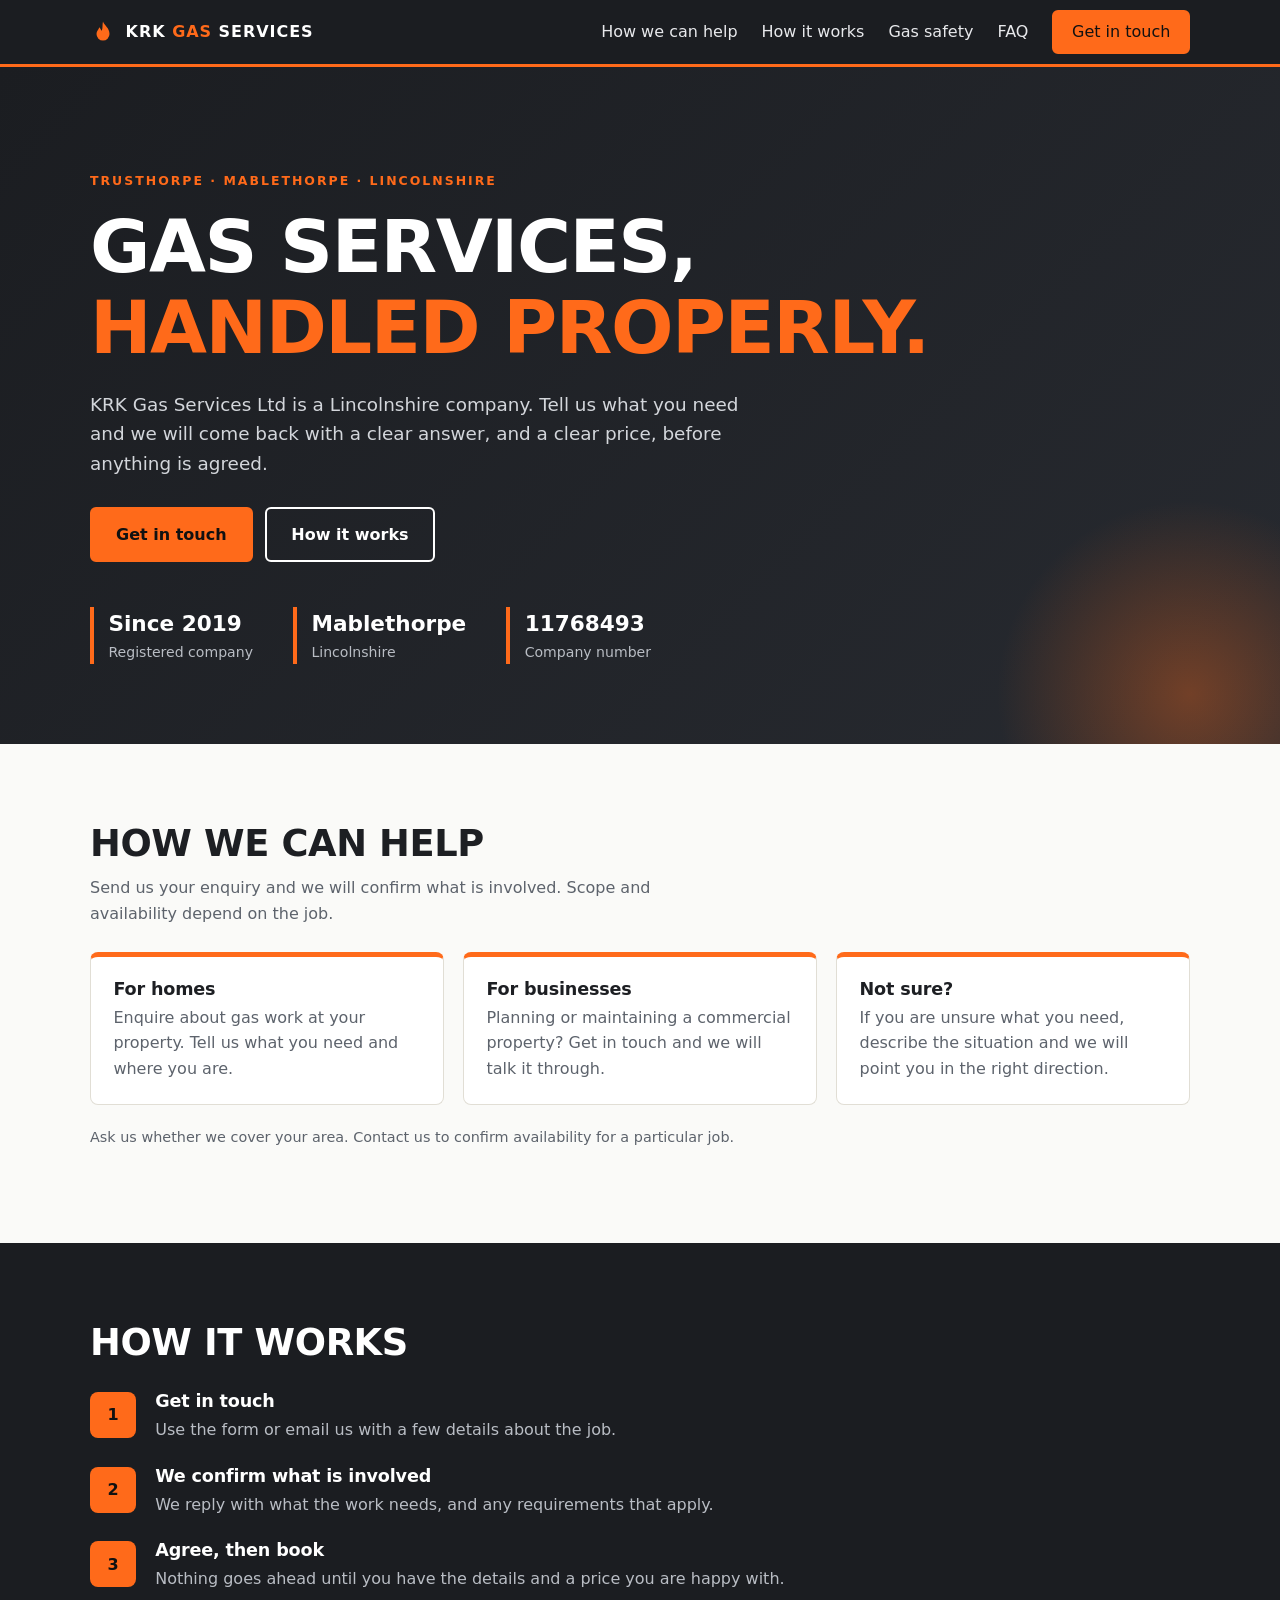
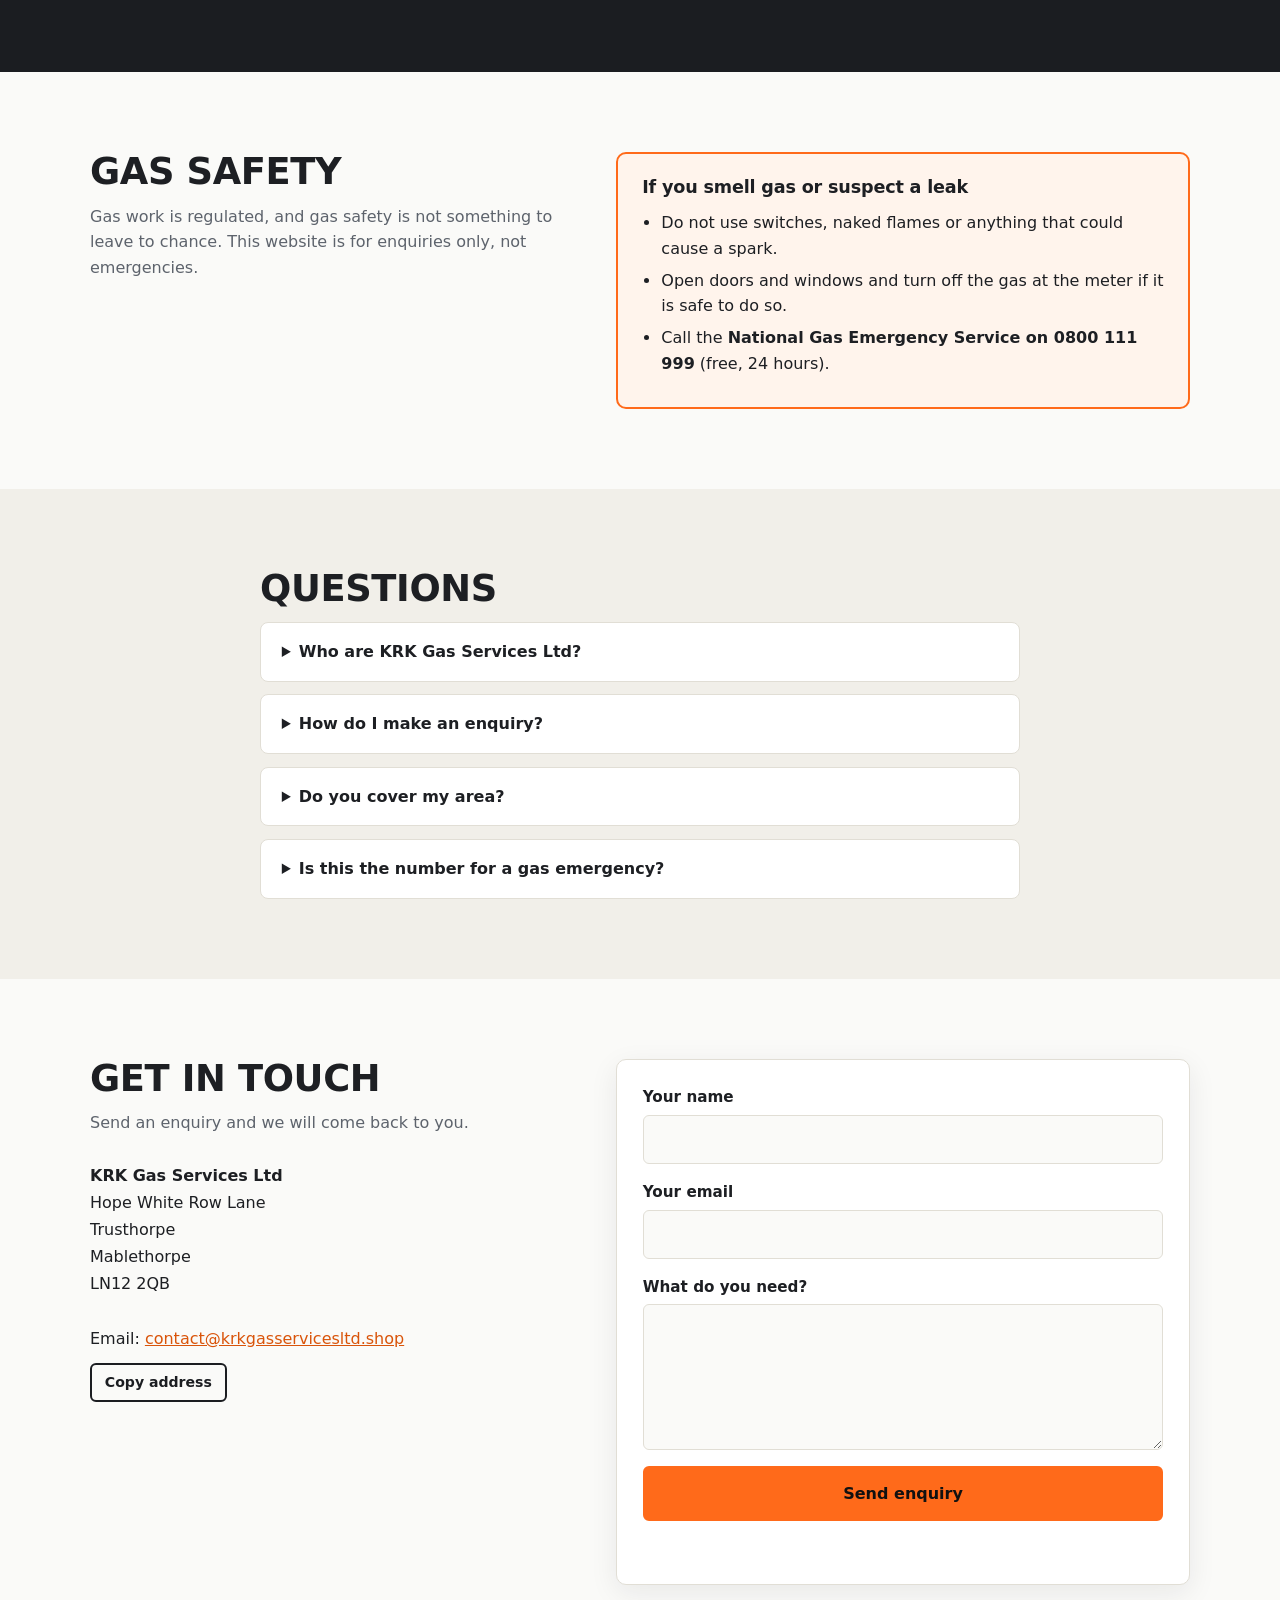
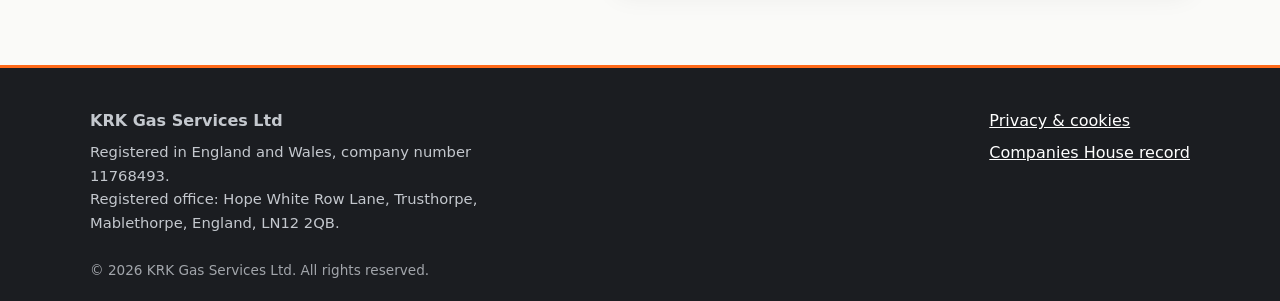
==== index.html @ 3dca992e "Add website Co-Authored-By: Claude Sonnet 5.5 <noreply@anthropic.com>" ====
<!doctype html>
<html lang="en-GB">
<head>
  <meta charset="utf-8">
  <meta name="viewport" content="width=device-width, initial-scale=1">
  <title>KRK Gas Services Ltd | Mablethorpe, Lincolnshire</title>
  <meta name="description" content="KRK Gas Services Ltd is a Lincolnshire company based in Trusthorpe, near Mablethorpe. Get in touch with what you need and we will come back with a clear answer.">
  <link rel="canonical" href="https://krkgasservicesltd.shop/">
  <meta property="og:title" content="KRK Gas Services Ltd">
  <meta property="og:description" content="Gas services from Trusthorpe, near Mablethorpe, Lincolnshire.">
  <meta property="og:type" content="website">
  <meta property="og:url" content="https://krkgasservicesltd.shop/">
  <meta name="theme-color" content="#1b1d21">
  <link rel="icon" href="data:image/svg+xml,%3Csvg xmlns='http://www.w3.org/2000/svg' viewBox='0 0 64 64'%3E%3Crect width='64' height='64' rx='12' fill='%231b1d21'/%3E%3Cpath d='M32 10c3 9 14 14 14 28a14 14 0 0 1-28 0c0-7 4-10 6-15 3 3 3 6 5 8 2-6 1-14 3-21z' fill='%23ff6a1a'/%3E%3C/svg%3E">
  <link rel="stylesheet" href="css/styles.css">
</head>
<body>
  <a class="skip" href="#main">Skip to content</a>

  <header class="site-header">
    <div class="wrap bar">
      <a class="brand" href="#top" aria-label="KRK Gas Services Ltd, home">
        <svg class="flame" viewBox="0 0 64 64" aria-hidden="true"><path d="M32 6c3 10 16 15 16 31a16 16 0 0 1-32 0c0-8 5-11 7-17 3 3 4 7 6 9 3-7 1-16 3-23z"/></svg>
        <span class="brand-text">KRK <b>GAS</b> SERVICES</span>
      </a>
      <button class="menu-btn" aria-expanded="false" aria-controls="nav" aria-label="Menu"><span></span><span></span><span></span></button>
      <nav id="nav" class="nav" aria-label="Main">
        <a href="#help">How we can help</a>
        <a href="#process">How it works</a>
        <a href="#safety">Gas safety</a>
        <a href="#faq">FAQ</a>
        <a href="#contact" class="btn btn-small">Get in touch</a>
      </nav>
    </div>
  </header>

  <main id="main">
    <section class="hero" id="top">
      <div class="wrap">
        <p class="eyebrow">Trusthorpe &middot; Mablethorpe &middot; Lincolnshire</p>
        <h1>Gas services,<br><span>handled properly.</span></h1>
        <p class="lead">KRK Gas Services Ltd is a Lincolnshire company. Tell us what you need and we will come back with a clear answer, and a clear price, before anything is agreed.</p>
        <div class="cta-row">
          <a class="btn" href="#contact">Get in touch</a>
          <a class="btn btn-ghost" href="#process">How it works</a>
        </div>
        <ul class="badges" aria-label="At a glance">
          <li><strong>Since 2019</strong><span>Registered company</span></li>
          <li><strong>Mablethorpe</strong><span>Lincolnshire</span></li>
          <li><strong>11768493</strong><span>Company number</span></li>
        </ul>
      </div>
    </section>

    <section class="section" id="help">
      <div class="wrap">
        <h2>How we can help</h2>
        <p class="section-intro">Send us your enquiry and we will confirm what is involved. Scope and availability depend on the job.</p>
        <div class="cards">
          <article class="card"><h3>For homes</h3><p>Enquire about gas work at your property. Tell us what you need and where you are.</p></article>
          <article class="card"><h3>For businesses</h3><p>Planning or maintaining a commercial property? Get in touch and we will talk it through.</p></article>
          <article class="card"><h3>Not sure?</h3><p>If you are unsure what you need, describe the situation and we will point you in the right direction.</p></article>
        </div>
        <p class="note">Ask us whether we cover your area. Contact us to confirm availability for a particular job.</p>
      </div>
    </section>

    <section class="section dark" id="process">
      <div class="wrap">
        <h2>How it works</h2>
        <ol class="steps">
          <li><span class="num">1</span><div><h3>Get in touch</h3><p>Use the form or email us with a few details about the job.</p></div></li>
          <li><span class="num">2</span><div><h3>We confirm what is involved</h3><p>We reply with what the work needs, and any requirements that apply.</p></div></li>
          <li><span class="num">3</span><div><h3>Agree, then book</h3><p>Nothing goes ahead until you have the details and a price you are happy with.</p></div></li>
        </ol>
      </div>
    </section>

    <section class="section" id="safety">
      <div class="wrap safety">
        <div>
          <h2>Gas safety</h2>
          <p class="section-intro">Gas work is regulated, and gas safety is not something to leave to chance. This website is for enquiries only, not emergencies.</p>
        </div>
        <aside class="alert" aria-label="If you smell gas">
          <h3>If you smell gas or suspect a leak</h3>
          <ul>
            <li>Do not use switches, naked flames or anything that could cause a spark.</li>
            <li>Open doors and windows and turn off the gas at the meter if it is safe to do so.</li>
            <li>Call the <strong>National Gas Emergency Service on 0800 111 999</strong> (free, 24 hours).</li>
          </ul>
        </aside>
      </div>
    </section>

    <section class="section alt" id="faq">
      <div class="wrap narrow">
        <h2>Questions</h2>
        <details><summary>Who are KRK Gas Services Ltd?</summary><p>A private limited company registered in England and Wales (company number 11768493), incorporated on 15 January 2019, with its registered office in Trusthorpe, near Mablethorpe, Lincolnshire.</p></details>
        <details><summary>How do I make an enquiry?</summary><p>Use the form below or email us. Include what you need and where the job is.</p></details>
        <details><summary>Do you cover my area?</summary><p>Ask in your enquiry and we will confirm.</p></details>
        <details><summary>Is this the number for a gas emergency?</summary><p>No. If you smell gas or suspect a leak, call the National Gas Emergency Service on 0800 111 999 straight away. It is free and open 24 hours.</p></details>
      </div>
    </section>

    <section class="section" id="contact">
      <div class="wrap contact-grid">
        <div>
          <h2>Get in touch</h2>
          <p class="section-intro">Send an enquiry and we will come back to you.</p>
          <address>
            <strong>KRK Gas Services Ltd</strong><br>
            Hope White Row Lane<br>Trusthorpe<br>Mablethorpe<br>LN12 2QB<br><br>
            Email: <a href="mailto:contact@krkgasservicesltd.shop">contact@krkgasservicesltd.shop</a>
            <button type="button" class="copy-btn" id="copy-email">Copy address</button>
          </address>
        </div>
        <form id="enquiry" class="form" novalidate>
          <label>Your name<input name="name" type="text" autocomplete="name" required></label>
          <label>Your email<input name="email" type="email" autocomplete="email" required></label>
          <label>What do you need?<textarea name="message" rows="5" required></textarea></label>
          <button class="btn" type="submit">Send enquiry</button>
          <p class="form-status" role="status" aria-live="polite"></p>
        </form>
      </div>
    </section>
  </main>

  <footer class="site-footer">
    <div class="wrap foot-grid">
      <div>
        <strong>KRK Gas Services Ltd</strong>
        <p>Registered in England and Wales, company number 11768493.<br>Registered office: Hope White Row Lane, Trusthorpe, Mablethorpe, England, LN12 2QB.</p>
      </div>
      <div class="foot-links">
        <a href="privacy.html">Privacy &amp; cookies</a>
        <a href="https://find-and-update.company-information.service.gov.uk/company/11768493" rel="noopener" target="_blank">Companies House record</a>
      </div>
    </div>
    <div class="wrap copy">&copy; <span id="year">2026</span> KRK Gas Services Ltd. All rights reserved.</div>
  </footer>

  <script src="js/main.js"></script>
</body>
</html>
---- css/styles.css ----
:root{
  --coal:#1b1d21; --coal-2:#272a30; --flame:#ff6a1a; --flame-dark:#d9540a; --bg:#fafaf8; --cream:#f1efe9;
  --ink:#1d1f23; --muted:#5d636c; --line:#e1ded5;
}
*{box-sizing:border-box}
html{scroll-behavior:smooth;scroll-padding-top:74px}
body{margin:0;font-family:system-ui,-apple-system,"Segoe UI",Roboto,Arial,sans-serif;color:var(--ink);background:var(--bg);line-height:1.6;-webkit-font-smoothing:antialiased}
a{color:var(--flame-dark)}
h1,h2,h3{margin:0;line-height:1.1;letter-spacing:-.01em}
.wrap{width:min(1100px,100% - 32px);margin-inline:auto}
.narrow{width:min(760px,100% - 32px)}
.skip{position:absolute;left:-999px;top:0;background:var(--flame);color:#000;padding:.6rem 1rem;z-index:100}
.skip:focus{left:8px;top:8px}

.site-header{position:sticky;top:0;z-index:50;background:var(--coal);border-bottom:3px solid var(--flame)}
.bar{display:flex;align-items:center;justify-content:space-between;min-height:64px;gap:1rem}
.brand{display:flex;align-items:center;gap:.6rem;text-decoration:none;color:#fff;font-weight:800;letter-spacing:.06em;font-size:1rem}
.brand b{color:var(--flame)}
.flame{width:26px;height:26px;fill:var(--flame);flex:none}
.nav{display:flex;align-items:center;gap:1.5rem}
.nav a{text-decoration:none;color:#e8e9ec;font-weight:500}
.nav a:hover{color:var(--flame)}
.menu-btn{display:none;background:none;border:0;padding:.5rem;cursor:pointer}
.menu-btn span{display:block;width:24px;height:2px;background:#fff;margin:5px 0}

.btn{display:inline-block;background:var(--flame);color:#111 !important;padding:.8rem 1.5rem;border-radius:6px;font:inherit;font-weight:800;text-decoration:none;border:2px solid var(--flame);cursor:pointer;transition:background .15s,transform .15s}
.btn:hover{background:var(--flame-dark);border-color:var(--flame-dark);transform:translateY(-1px)}
.btn-small{padding:.45rem 1.1rem}
.btn-ghost{background:transparent;color:#fff !important;border-color:#fff}
.btn-ghost:hover{background:#fff;border-color:#fff;color:#111 !important}

.hero{background:linear-gradient(135deg,var(--coal),var(--coal-2));color:#fff;padding:clamp(3.5rem,9vw,6.5rem) 0 clamp(3rem,7vw,5rem);position:relative;overflow:hidden}
.hero::after{content:"";position:absolute;right:-120px;bottom:-160px;width:420px;height:420px;border-radius:50%;background:radial-gradient(circle,rgba(255,106,26,.35),transparent 65%);pointer-events:none}
.eyebrow{text-transform:uppercase;letter-spacing:.16em;font-size:.78rem;font-weight:700;color:var(--flame);margin:0 0 1rem}
h1{font-size:clamp(2.4rem,6.4vw,4.6rem);font-weight:900;text-transform:uppercase;letter-spacing:-.02em}
h1 span{color:var(--flame)}
.lead{font-size:1.15rem;color:#d3d6db;max-width:56ch;margin:1.3rem 0 0}
.cta-row{display:flex;flex-wrap:wrap;gap:.8rem;margin-top:1.8rem}
.badges{list-style:none;display:flex;flex-wrap:wrap;gap:1rem 2.5rem;margin:2.8rem 0 0;padding:0;position:relative;z-index:1}
.badges li{display:flex;flex-direction:column;border-left:4px solid var(--flame);padding-left:.9rem}
.badges strong{font-size:1.35rem}
.badges span{font-size:.88rem;color:#b9bdc4}

.section{padding:clamp(3rem,7vw,5rem) 0}
.section.alt{background:var(--cream)}
.section.dark{background:var(--coal);color:#e4e6ea}
.section.dark h2,.section.dark h3{color:#fff}
h2{font-size:clamp(1.7rem,3.6vw,2.3rem);font-weight:900;text-transform:uppercase;margin-bottom:.7rem}
h3{font-size:1.1rem;margin-bottom:.35rem}
.section-intro{color:var(--muted);max-width:60ch;margin:0 0 1.6rem}
.dark .section-intro{color:#b9bdc4}

.cards{display:grid;grid-template-columns:repeat(auto-fit,minmax(min(260px,100%),1fr));gap:1.2rem}
.card{background:#fff;border:1px solid var(--line);border-top:5px solid var(--flame);border-radius:8px;padding:1.4rem}
.card p{margin:0;color:var(--muted)}
.note{color:var(--muted);font-size:.9rem;margin-top:1.3rem}

.steps{list-style:none;margin:1.8rem 0 0;padding:0;display:grid;gap:1.5rem}
.steps li{display:flex;gap:1.2rem;align-items:flex-start}
.steps p{margin:0;color:#b9bdc4}
.num{flex:none;display:grid;place-items:center;width:46px;height:46px;border-radius:8px;background:var(--flame);color:#111;font-weight:900}

.safety{display:grid;grid-template-columns:1fr 1.2fr;gap:3rem;align-items:start}
.alert{background:#fff4ec;border:2px solid var(--flame);border-radius:10px;padding:1.5rem}
.alert ul{margin:.8rem 0 0;padding-left:1.2rem}
.alert li{margin:.4rem 0}

details{background:#fff;border:1px solid var(--line);border-radius:8px;padding:1rem 1.3rem;margin-top:.8rem}
summary{cursor:pointer;font-weight:700}
details p{margin:.7rem 0 0;color:var(--muted)}

.contact-grid{display:grid;grid-template-columns:1fr 1.2fr;gap:3rem}
address{font-style:normal;line-height:1.7}
.copy-btn{display:block;margin-top:.7rem;background:none;border:2px solid var(--coal);color:var(--coal);border-radius:6px;padding:.35rem .8rem;font:inherit;font-size:.88rem;font-weight:600;cursor:pointer}
.copy-btn:hover{background:var(--coal);color:#fff}
.form{display:grid;gap:1rem;background:#fff;padding:1.6rem;border:1px solid var(--line);border-radius:10px;box-shadow:0 8px 28px rgba(27,29,33,.08)}
.form label{display:grid;gap:.35rem;font-weight:700;font-size:.95rem}
.form input,.form textarea{font:inherit;padding:.7rem .85rem;border:1.5px solid var(--line);border-radius:6px;background:var(--bg)}
.form input:focus,.form textarea:focus{outline:2px solid var(--flame);border-color:var(--flame)}
.form .invalid{border-color:#b3261e}
.form-status{margin:0;min-height:1.4em;font-size:.95rem}

.site-footer{background:var(--coal);color:#c4c8ce;padding:2.5rem 0 1.2rem;border-top:3px solid var(--flame)}
.site-footer a{color:#fff}
.foot-grid{display:flex;justify-content:space-between;gap:2rem;flex-wrap:wrap}
.foot-grid p{margin:.4rem 0 0;font-size:.92rem;max-width:46ch}
.foot-links{display:flex;flex-direction:column;gap:.4rem}
.copy{margin-top:1.6rem;font-size:.85rem;opacity:.8}

.legal{padding:3rem 0 4rem}
.legal h1{font-size:2rem;text-transform:none}
.legal h2{font-size:1.15rem;text-transform:none;margin-top:2rem}

@media (prefers-reduced-motion:reduce){*{scroll-behavior:auto !important;transition:none !important}}
@media (max-width:820px){
  .safety,.contact-grid{grid-template-columns:1fr;gap:1.5rem}
  .menu-btn{display:block}
  .nav{position:absolute;top:64px;left:0;right:0;flex-direction:column;align-items:stretch;gap:0;background:var(--coal);border-bottom:3px solid var(--flame);display:none;padding:.5rem 16px 1rem}
  .nav.open{display:flex}
  .nav a{padding:.8rem 0;border-bottom:1px solid #34373d}
  .nav .btn{text-align:center;margin-top:.8rem}
}
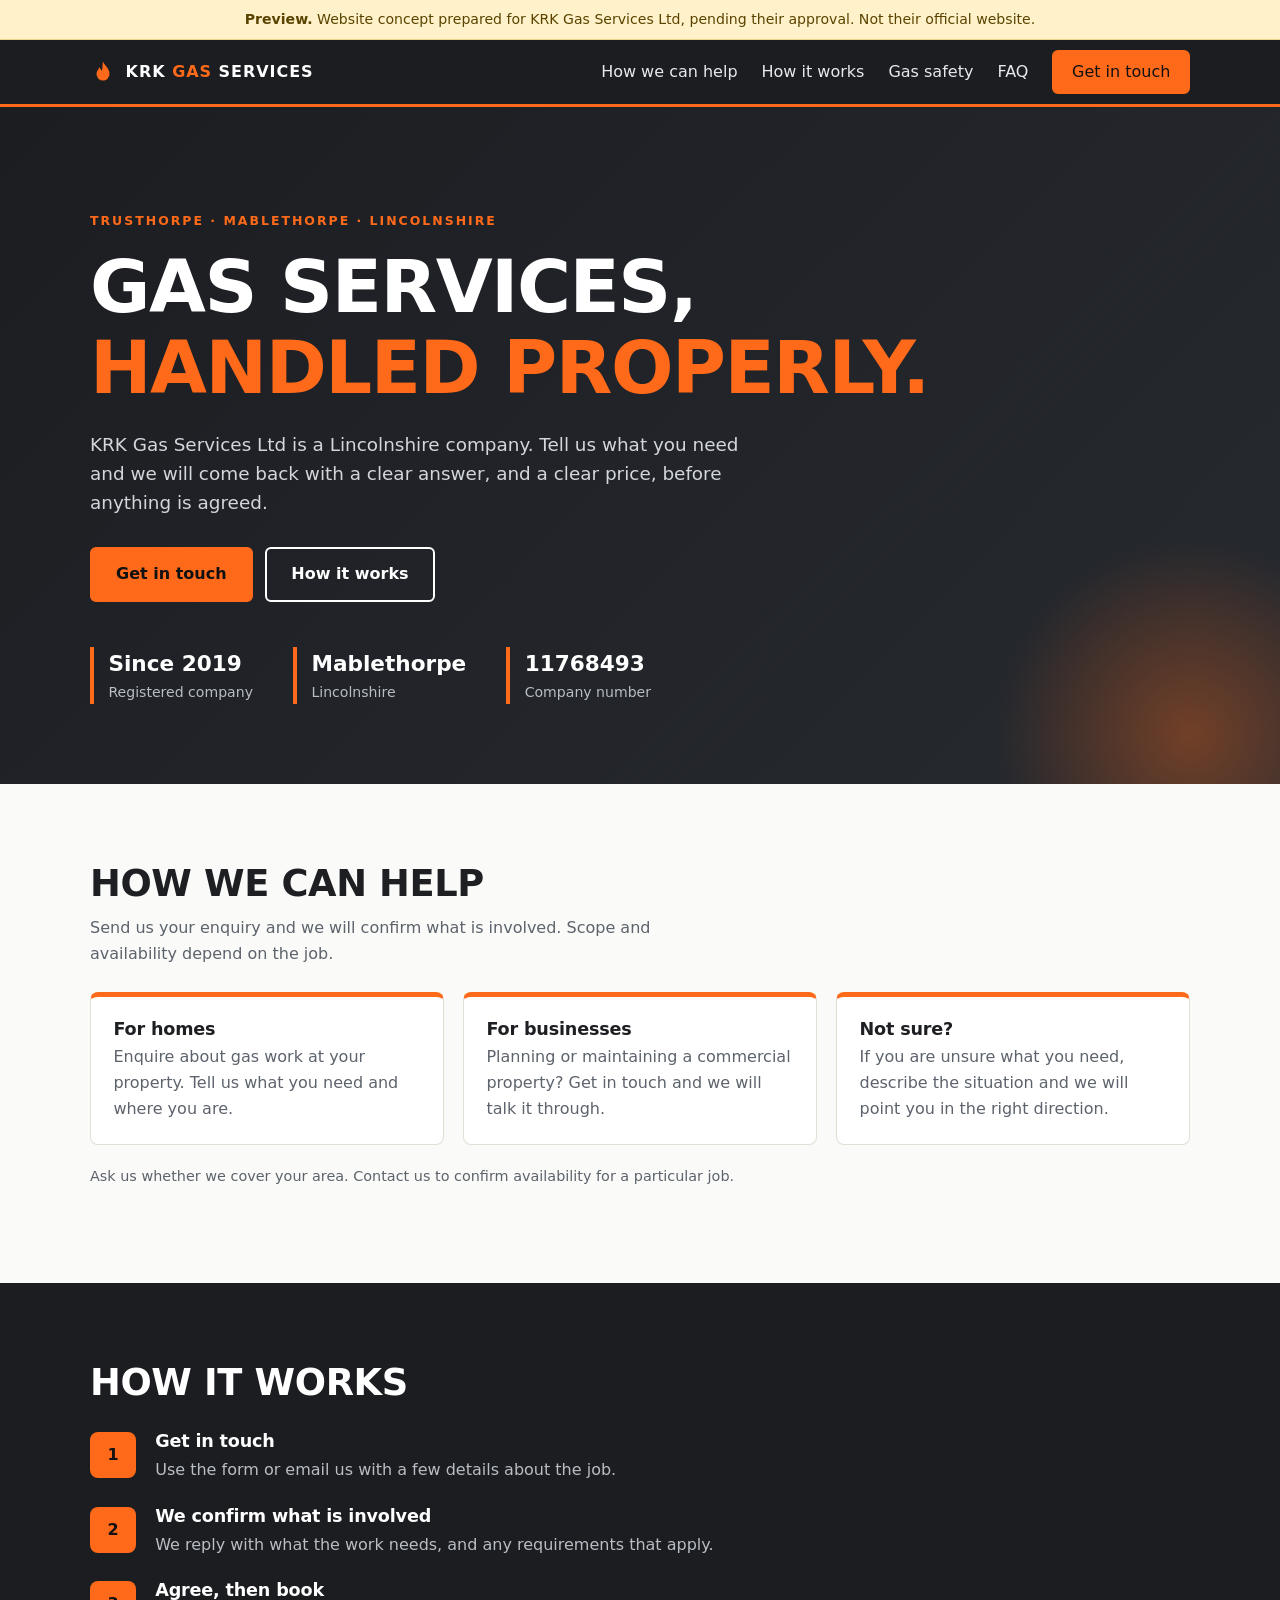
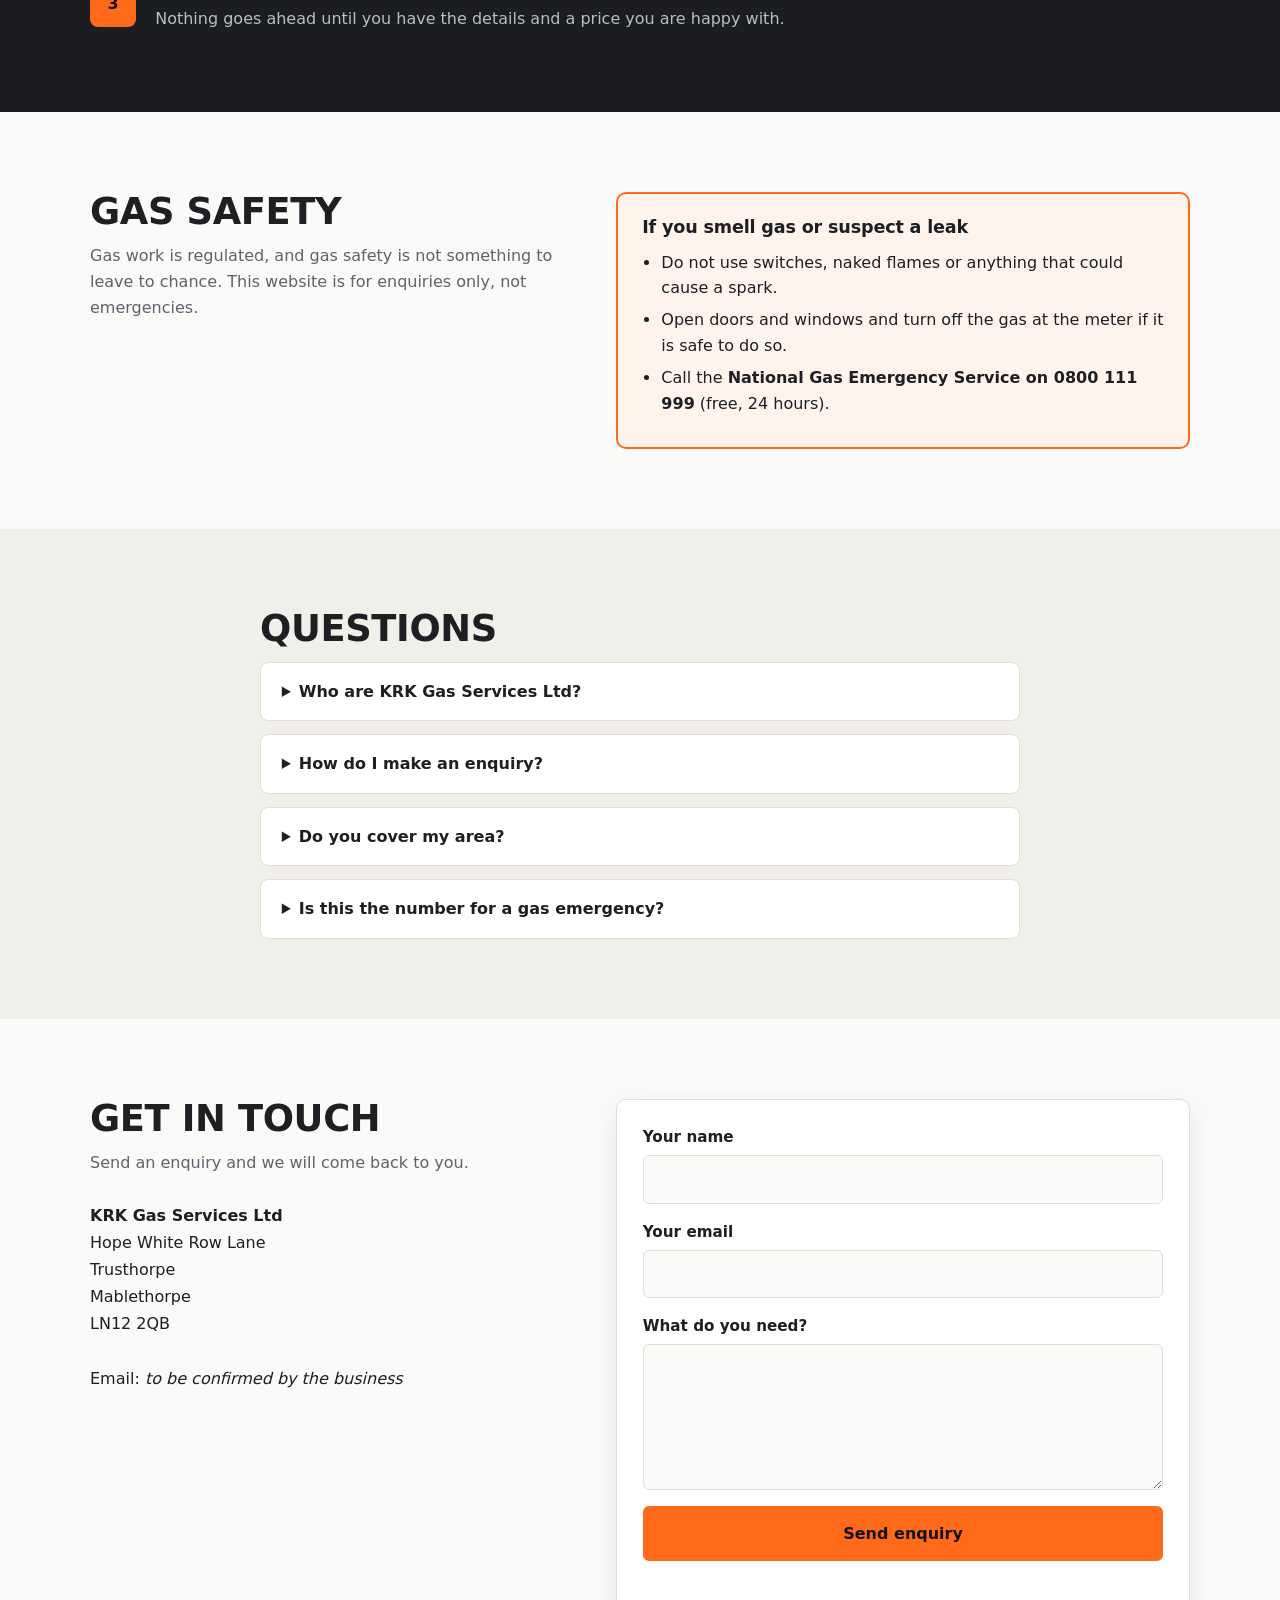
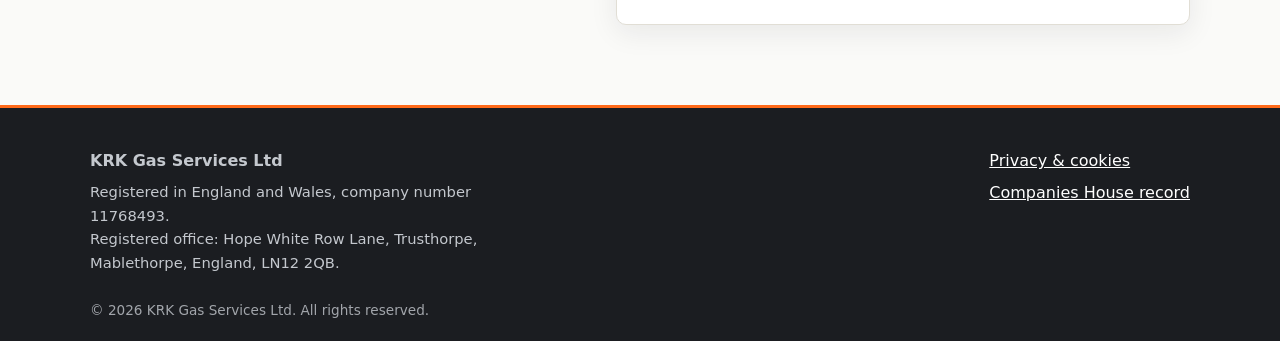
==== commit ab31047c: "Label site as a preview pending the company's approval Adds a preview notice, noindex, placeholder c" ====
--- a/index.html
+++ b/index.html
@@ -1,20 +1,20 @@
 <!doctype html>
-<html lang="en-GB">
+<html lang="en-GB" data-draft>
 <head>
   <meta charset="utf-8">
   <meta name="viewport" content="width=device-width, initial-scale=1">
-  <title>KRK Gas Services Ltd | Mablethorpe, Lincolnshire</title>
+  <meta name="robots" content="noindex, nofollow">
+  <title>KRK Gas Services Ltd | Mablethorpe, Lincolnshire (Preview)</title>
   <meta name="description" content="KRK Gas Services Ltd is a Lincolnshire company based in Trusthorpe, near Mablethorpe. Get in touch with what you need and we will come back with a clear answer.">
-  <link rel="canonical" href="https://krkgasservicesltd.shop/">
   <meta property="og:title" content="KRK Gas Services Ltd">
   <meta property="og:description" content="Gas services from Trusthorpe, near Mablethorpe, Lincolnshire.">
   <meta property="og:type" content="website">
-  <meta property="og:url" content="https://krkgasservicesltd.shop/">
   <meta name="theme-color" content="#1b1d21">
   <link rel="icon" href="data:image/svg+xml,%3Csvg xmlns='http://www.w3.org/2000/svg' viewBox='0 0 64 64'%3E%3Crect width='64' height='64' rx='12' fill='%231b1d21'/%3E%3Cpath d='M32 10c3 9 14 14 14 28a14 14 0 0 1-28 0c0-7 4-10 6-15 3 3 3 6 5 8 2-6 1-14 3-21z' fill='%23ff6a1a'/%3E%3C/svg%3E">
   <link rel="stylesheet" href="css/styles.css">
 </head>
 <body>
+  <div class="draft-bar" role="note"><strong>Preview.</strong> Website concept prepared for KRK Gas Services Ltd, pending their approval. Not their official website.</div>
   <a class="skip" href="#main">Skip to content</a>
 
   <header class="site-header">
@@ -111,8 +111,7 @@
           <address>
             <strong>KRK Gas Services Ltd</strong><br>
             Hope White Row Lane<br>Trusthorpe<br>Mablethorpe<br>LN12 2QB<br><br>
-            Email: <a href="mailto:contact@krkgasservicesltd.shop">contact@krkgasservicesltd.shop</a>
-            <button type="button" class="copy-btn" id="copy-email">Copy address</button>
+            Email: <em>to be confirmed by the business</em>
           </address>
         </div>
         <form id="enquiry" class="form" novalidate>
--- a/css/styles.css
+++ b/css/styles.css
@@ -100,3 +100,6 @@
   .nav a{padding:.8rem 0;border-bottom:1px solid #34373d}
   .nav .btn{text-align:center;margin-top:.8rem}
 }
+
+/* preview notice */
+.draft-bar{background:#fff1c9;color:#5a4300;text-align:center;font-size:.88rem;padding:.6rem 1rem;border-bottom:1px solid #ecd58a;line-height:1.4}
